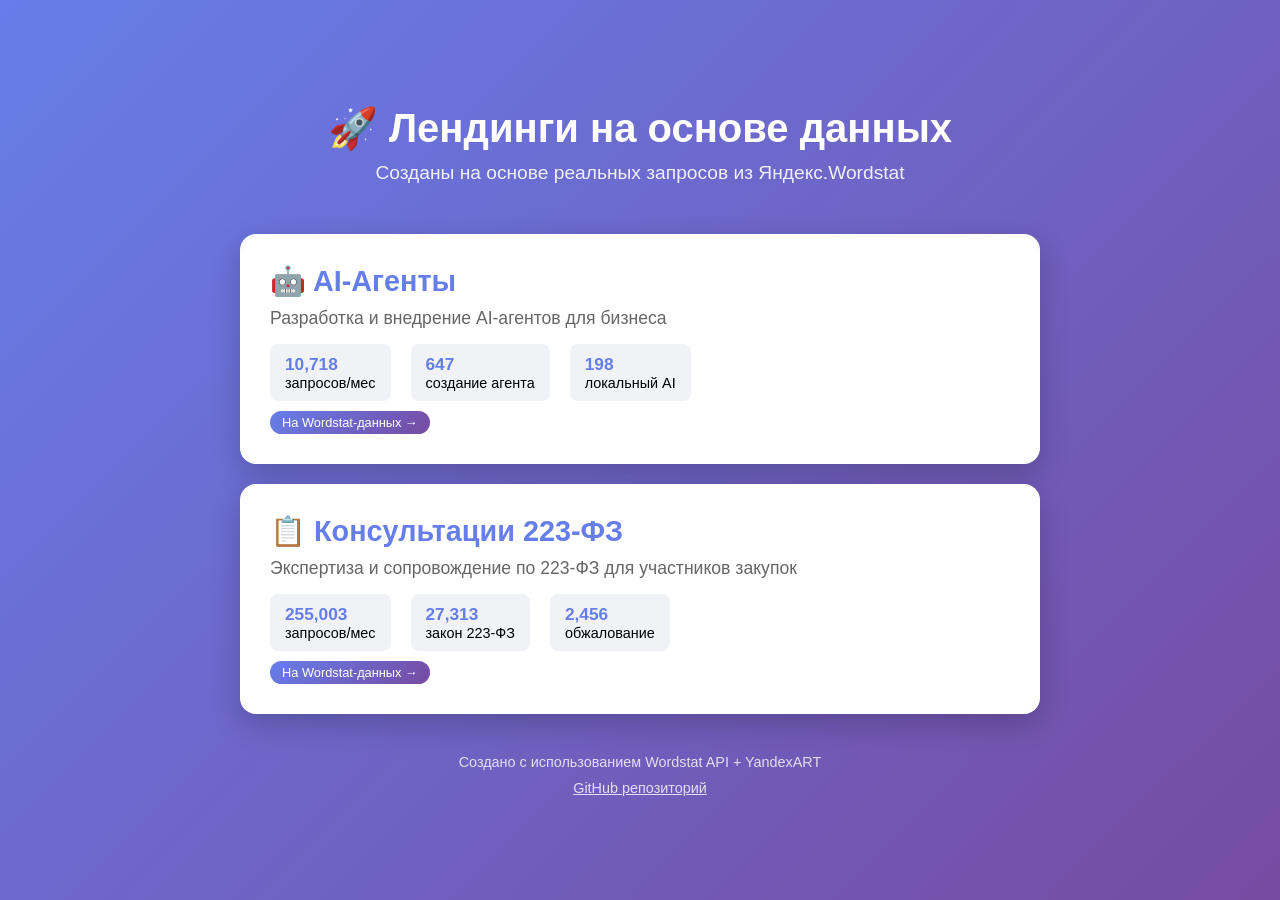
==== index.html @ 4166b8ea "Add landing index page" ====
<!DOCTYPE html>
<html lang="ru">
<head>
    <meta charset="UTF-8">
    <meta name="viewport" content="width=device-width, initial-scale=1.0">
    <title>Лендинги на основе Wordstat | VZM</title>
    <style>
        * {
            margin: 0;
            padding: 0;
            box-sizing: border-box;
        }

        body {
            font-family: -apple-system, BlinkMacSystemFont, 'Segoe UI', Roboto, Oxygen, Ubuntu, Cantarell, sans-serif;
            background: linear-gradient(135deg, #667eea 0%, #764ba2 100%);
            min-height: 100vh;
            display: flex;
            align-items: center;
            justify-content: center;
            padding: 20px;
        }

        .container {
            max-width: 800px;
            width: 100%;
        }

        .header {
            text-align: center;
            color: white;
            margin-bottom: 50px;
        }

        .header h1 {
            font-size: 2.5em;
            margin-bottom: 10px;
            font-weight: 700;
        }

        .header p {
            font-size: 1.2em;
            opacity: 0.9;
        }

        .landing-card {
            background: white;
            border-radius: 16px;
            padding: 30px;
            margin-bottom: 20px;
            box-shadow: 0 10px 30px rgba(0, 0, 0, 0.2);
            transition: transform 0.3s ease, box-shadow 0.3s ease;
            text-decoration: none;
            color: inherit;
            display: block;
        }

        .landing-card:hover {
            transform: translateY(-5px);
            box-shadow: 0 15px 40px rgba(0, 0, 0, 0.3);
        }

        .landing-card h2 {
            color: #667eea;
            margin-bottom: 10px;
            font-size: 1.8em;
        }

        .landing-card .subtitle {
            color: #666;
            margin-bottom: 15px;
            font-size: 1.1em;
        }

        .stats {
            display: flex;
            gap: 20px;
            flex-wrap: wrap;
            margin-top: 15px;
        }

        .stat-item {
            background: #f0f2f5;
            padding: 10px 15px;
            border-radius: 8px;
            font-size: 0.9em;
        }

        .stat-item strong {
            color: #667eea;
            display: block;
            font-size: 1.2em;
        }

        .badge {
            display: inline-block;
            background: linear-gradient(135deg, #667eea, #764ba2);
            color: white;
            padding: 4px 12px;
            border-radius: 20px;
            font-size: 0.8em;
            margin-top: 10px;
        }

        .footer {
            text-align: center;
            color: white;
            margin-top: 40px;
            opacity: 0.8;
            font-size: 0.9em;
        }

        @media (max-width: 768px) {
            .header h1 {
                font-size: 2em;
            }

            .landing-card h2 {
                font-size: 1.5em;
            }

            .stats {
                flex-direction: column;
            }
        }
    </style>
</head>
<body>
    <div class="container">
        <div class="header">
            <h1>🚀 Лендинги на основе данных</h1>
            <p>Созданы на основе реальных запросов из Яндекс.Wordstat</p>
        </div>

        <a href="ai-agents/" class="landing-card">
            <h2>🤖 AI-Агенты</h2>
            <p class="subtitle">Разработка и внедрение AI-агентов для бизнеса</p>
            <div class="stats">
                <div class="stat-item">
                    <strong>10,718</strong>
                    запросов/мес
                </div>
                <div class="stat-item">
                    <strong>647</strong>
                    создание агента
                </div>
                <div class="stat-item">
                    <strong>198</strong>
                    локальный AI
                </div>
            </div>
            <span class="badge">На Wordstat-данных →</span>
        </a>

        <a href="consulting-223fz/" class="landing-card">
            <h2>📋 Консультации 223-ФЗ</h2>
            <p class="subtitle">Экспертиза и сопровождение по 223-ФЗ для участников закупок</p>
            <div class="stats">
                <div class="stat-item">
                    <strong>255,003</strong>
                    запросов/мес
                </div>
                <div class="stat-item">
                    <strong>27,313</strong>
                    закон 223-ФЗ
                </div>
                <div class="stat-item">
                    <strong>2,456</strong>
                    обжалование
                </div>
            </div>
            <span class="badge">На Wordstat-данных →</span>
        </a>

        <div class="footer">
            <p>Создано с использованием Wordstat API + YandexART</p>
            <p style="margin-top: 10px;">
                <a href="https://github.com/muzalexei/vzm-landings" 
                   style="color: white; text-decoration: underline;" 
                   target="_blank">
                    GitHub репозиторий
                </a>
            </p>
        </div>
    </div>
</body>
</html>
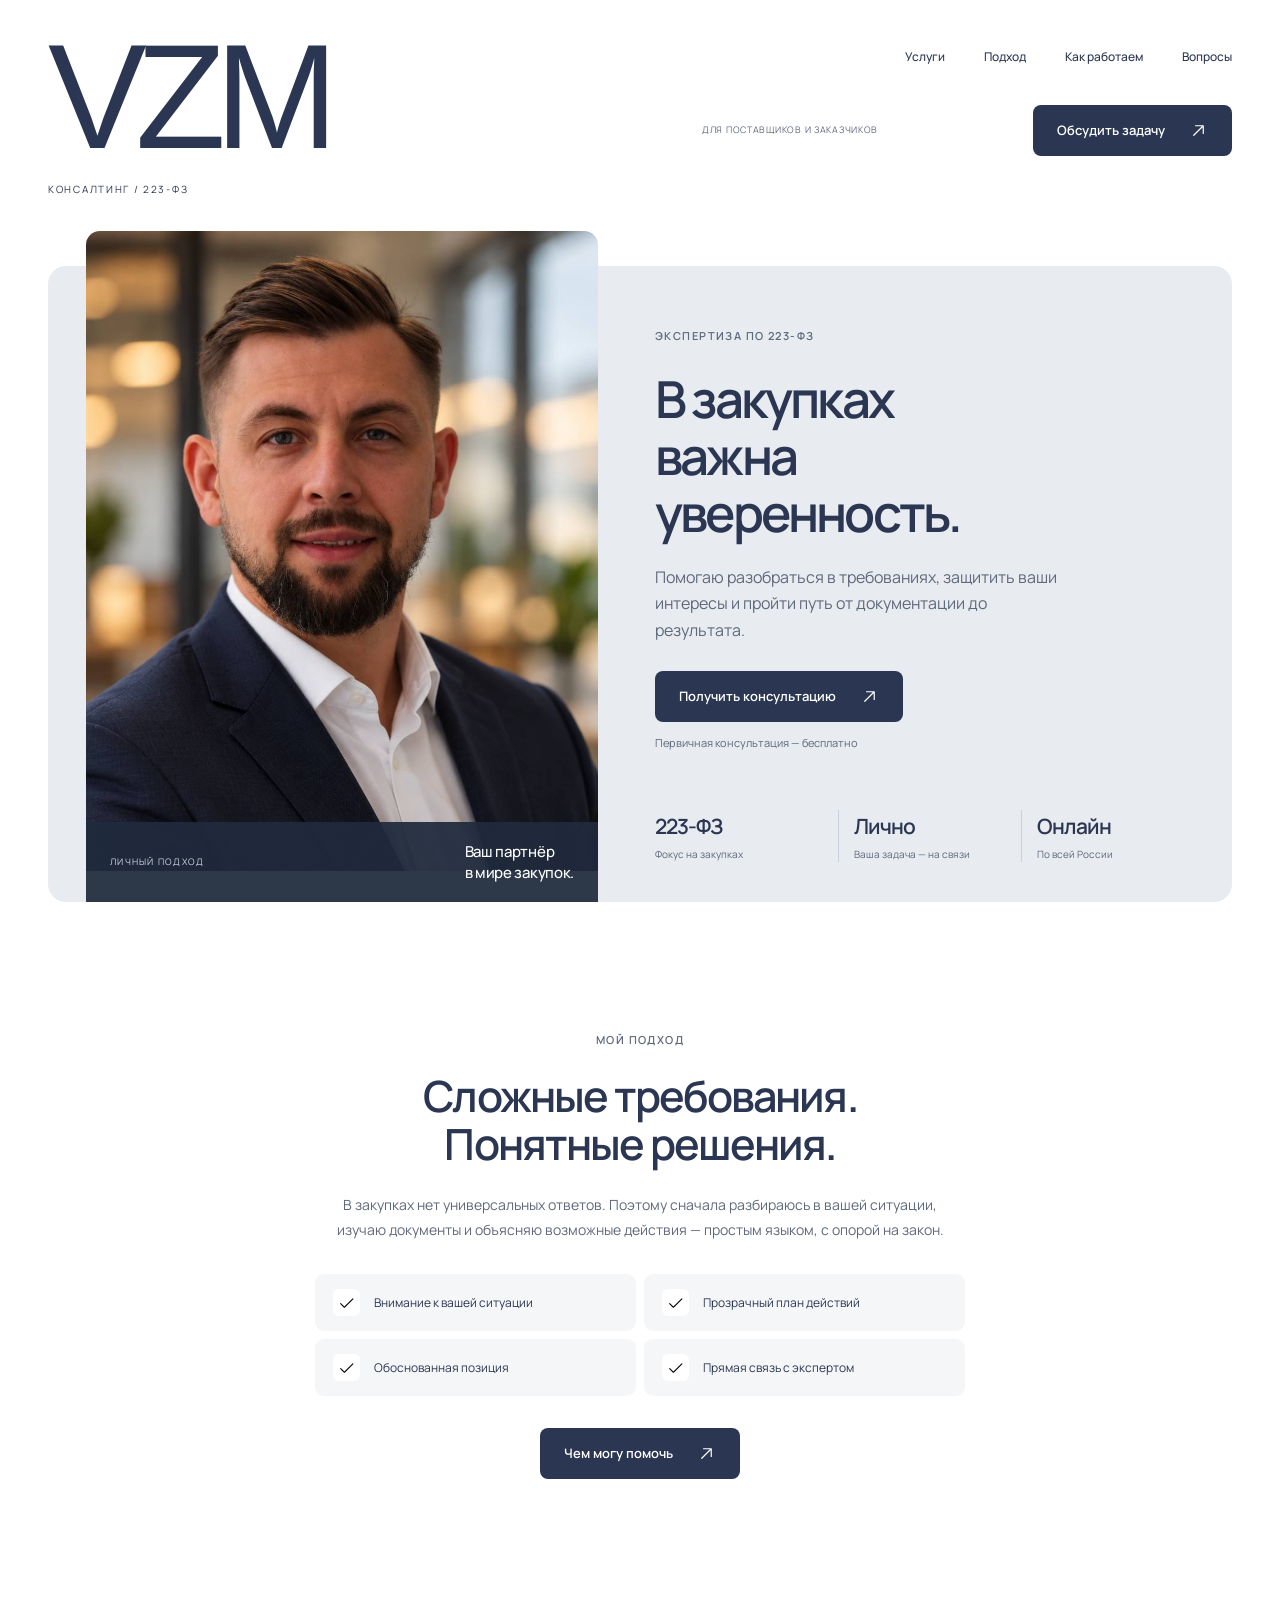
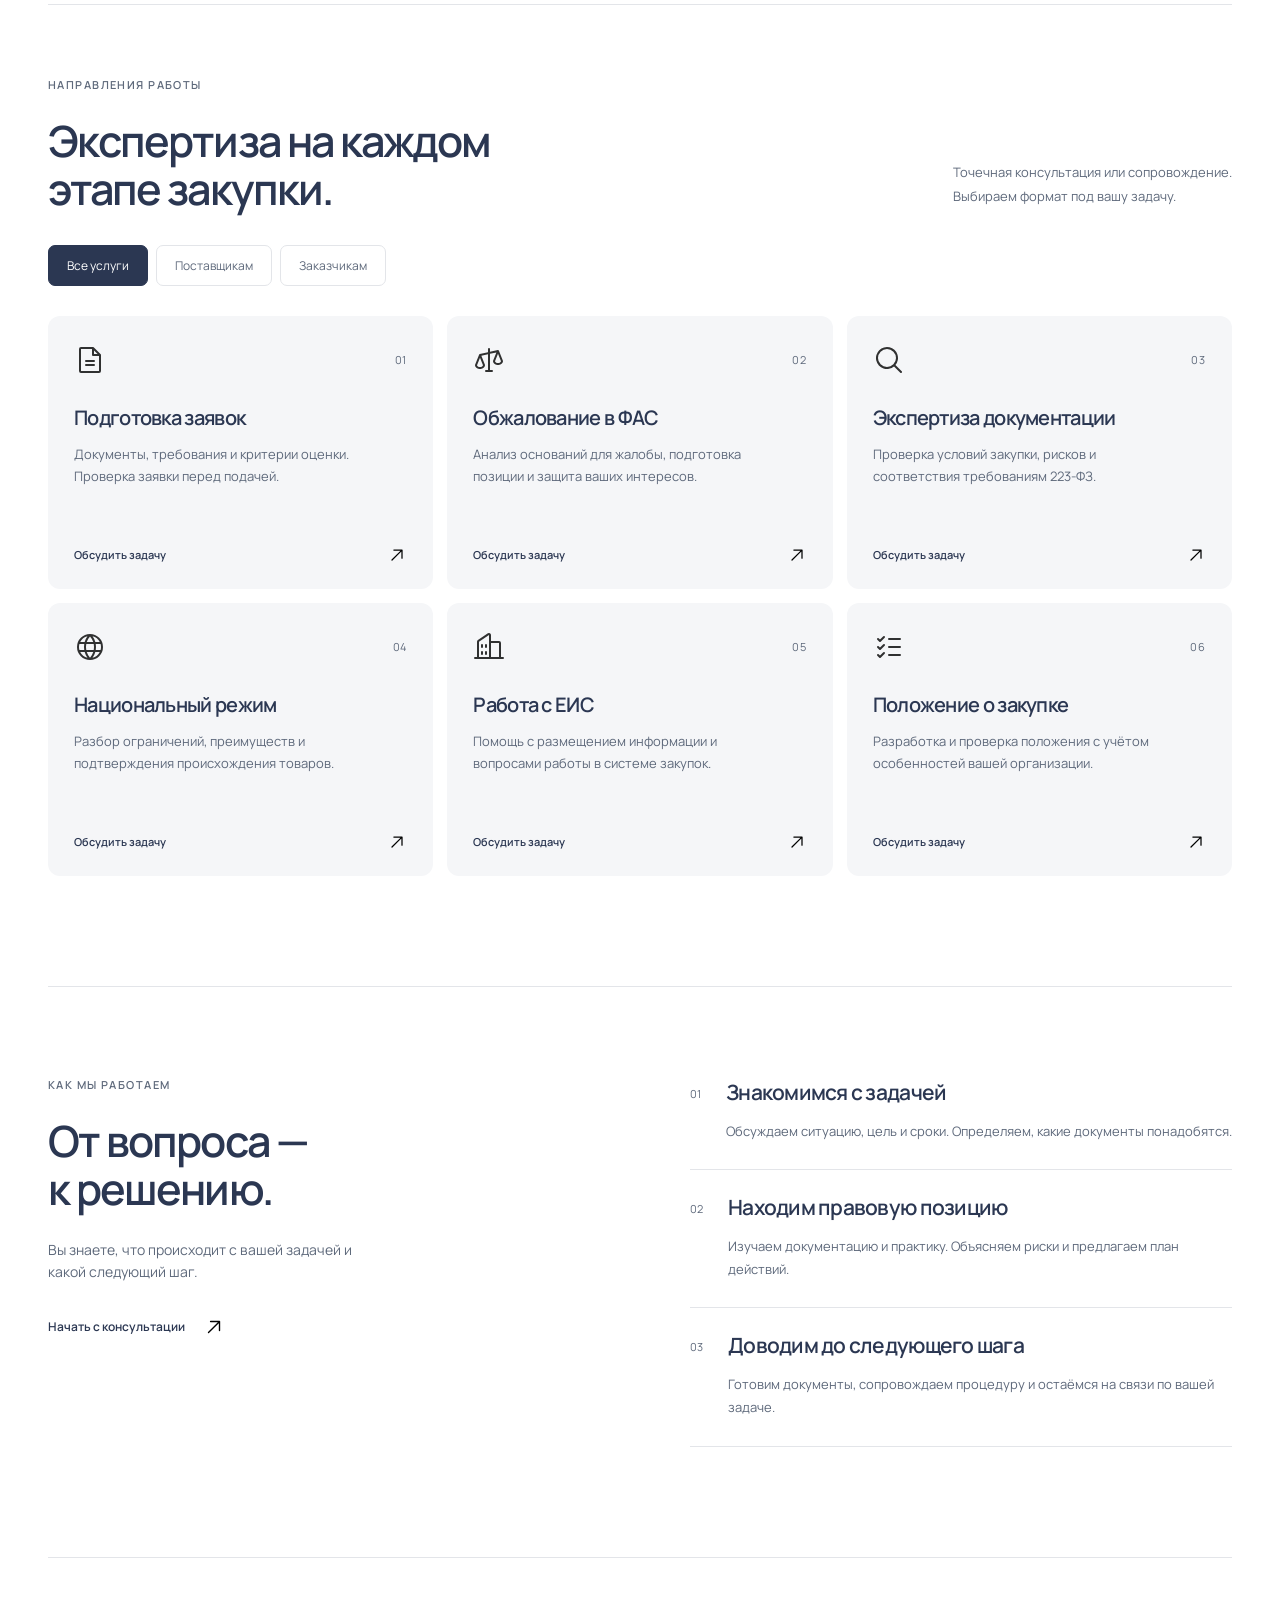
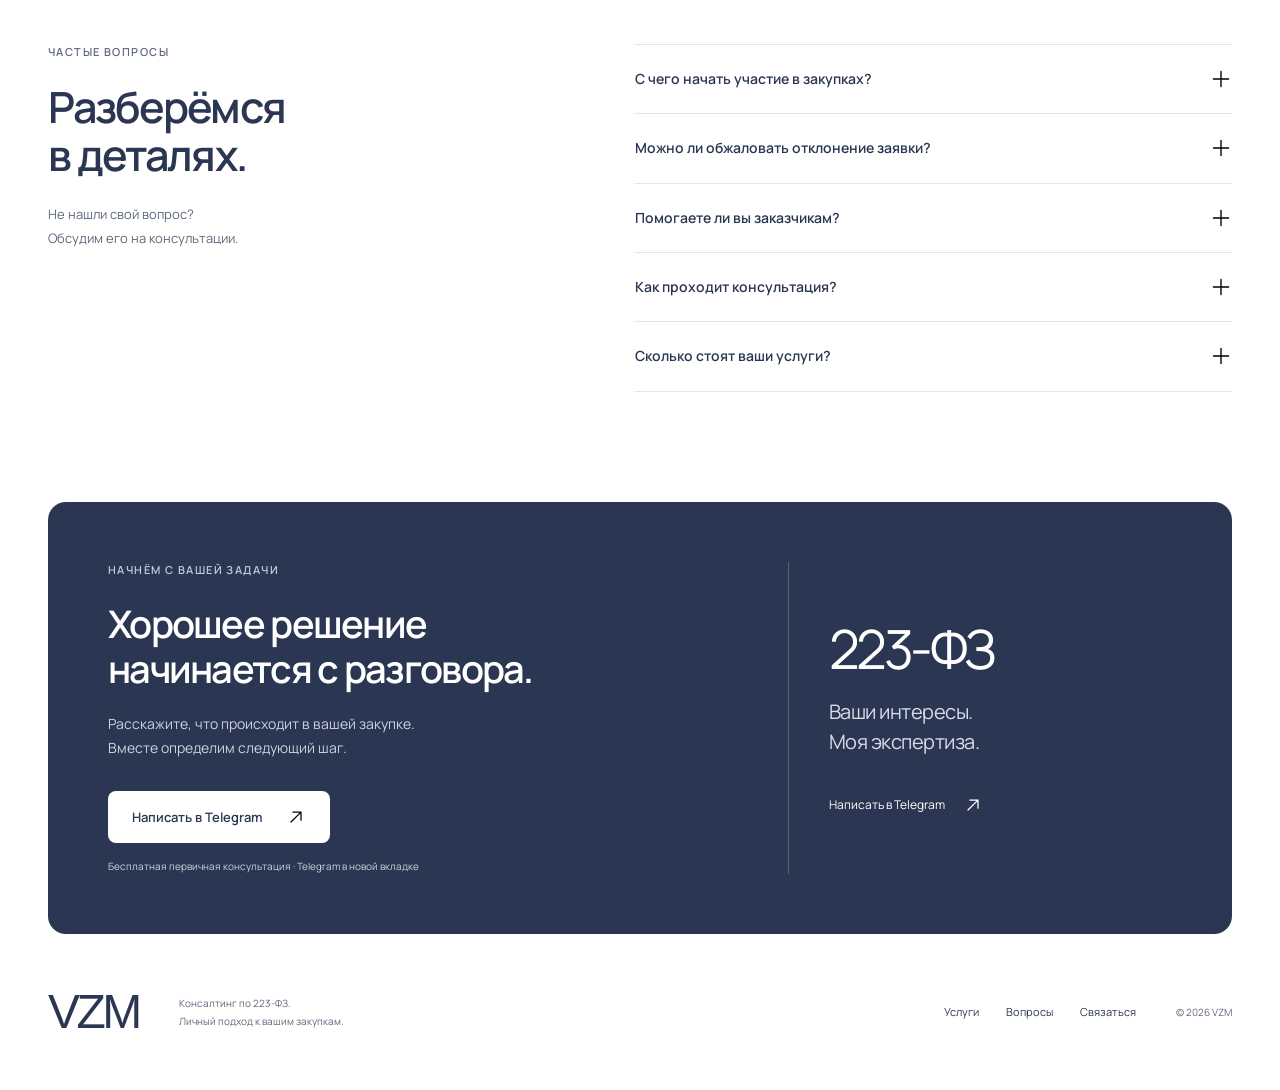
==== commit 37a5a388: "Serve consulting site at the shortest GitHub Pages account URL" ====
--- a/index.html
+++ b/index.html
@@ -1,187 +1,671 @@
-<!DOCTYPE html>
+<!doctype html>
 <html lang="ru">
-<head>
-    <meta charset="UTF-8">
-    <meta name="viewport" content="width=device-width, initial-scale=1.0">
-    <title>Лендинги на основе Wordstat | VZM</title>
-    <style>
-        * {
-            margin: 0;
-            padding: 0;
-            box-sizing: border-box;
+  <head>
+    <meta charset="UTF-8" />
+    <meta name="viewport" content="width=device-width, initial-scale=1.0" />
+
+    <!-- SEO Meta Tags -->
+    <title>Консультации по 223-ФЗ | Экспертиза для участников закупок</title>
+    <meta
+      name="description"
+      content="Консультации и экспертиза по 223-ФЗ. Помогаем участникам закупок: подготовка заявок, обжалование, нацрежим, ЕИС. Бесплатная первичная консультация."
+    />
+    <meta
+      name="keywords"
+      content="223 фз, 223-ФЗ о закупках, участии в закупках, консультация 223 фз, экспертиза 223 фз, положение о закупке, жалоба 223 фз, нацрежим, ЕИС"
+    />
+    <meta name="author" content="Консалтинг 223-ФЗ" />
+    <meta name="robots" content="index, follow" />
+    <link
+      rel="canonical"
+      href="https://muzalexei.github.io/"
+    />
+
+    <!-- Open Graph / Facebook -->
+    <meta property="og:type" content="website" />
+    <meta
+      property="og:url"
+      content="https://muzalexei.github.io/"
+    />
+    <meta
+      property="og:title"
+      content="Консультации по 223-ФЗ | Экспертиза для участников закупок"
+    />
+    <meta
+      property="og:description"
+      content="Помогаем участникам закупок побеждать: подготовка, обжалование, экспертиза, нацрежим. Бесплатная консультация."
+    />
+    <meta
+      property="og:image"
+      content="https://muzalexei.github.io/consulting-223fz/assets/alexey-portrait.jpg"
+    />
+    <meta property="og:locale" content="ru_RU" />
+
+    <!-- Twitter -->
+    <meta name="twitter:card" content="summary_large_image" />
+    <meta
+      name="twitter:url"
+      content="https://muzalexei.github.io/"
+    />
+    <meta name="twitter:title" content="Консультации по 223-ФЗ | Экспертиза" />
+    <meta
+      name="twitter:description"
+      content="Помогаем участникам закупок побеждать по 223-ФЗ"
+    />
+
+    <link
+      rel="preload"
+      href="consulting-223fz/assets/manrope.ttf"
+      as="font"
+      type="font/ttf"
+      crossorigin
+    />
+    <link rel="stylesheet" href="consulting-223fz/style.css" />
+
+    <!-- Structured Data (JSON-LD) -->
+    <script type="application/ld+json">
+      {
+        "@context": "https://schema.org",
+        "@type": "ProfessionalService",
+        "name": "Консультации по 223-ФЗ",
+        "description": "Экспертиза и консультации для участников закупок по 223-ФЗ",
+        "url": "https://muzalexei.github.io/",
+        "areaServed": "Россия",
+        "serviceType": [
+          "Консультации по закупкам",
+          "Экспертиза 223-ФЗ",
+          "Подготовка заявок"
+        ],
+        "offers": {
+          "@type": "Offer",
+          "price": "0",
+          "priceCurrency": "RUB",
+          "description": "Первичная консультация бесплатно"
+        },
+        "contactPoint": {
+          "@type": "ContactPoint",
+          "contactType": "customer service",
+          "availableLanguage": "Russian"
         }
+      }
+    </script>
+  </head>
 
-        body {
-            font-family: -apple-system, BlinkMacSystemFont, 'Segoe UI', Roboto, Oxygen, Ubuntu, Cantarell, sans-serif;
-            background: linear-gradient(135deg, #667eea 0%, #764ba2 100%);
-            min-height: 100vh;
-            display: flex;
-            align-items: center;
-            justify-content: center;
-            padding: 20px;
+  <body>
+    <!-- Yandex.Metrika counter -->
+    <script type="text/javascript">
+      (function (m, e, t, r, i, k, a) {
+        m[i] =
+          m[i] ||
+          function () {
+            (m[i].a = m[i].a || []).push(arguments);
+          };
+        m[i].l = 1 * new Date();
+        for (var j = 0; j < document.scripts.length; j++) {
+          if (document.scripts[j].src === r) {
+            return;
+          }
         }
+        ((k = e.createElement(t)),
+          (a = e.getElementsByTagName(t)[0]),
+          (k.async = 1),
+          (k.src = r),
+          a.parentNode.insertBefore(k, a));
+      })(
+        window,
+        document,
+        "script",
+        "https://mc.yandex.ru/metrika/tag.js?id=108398747",
+        "ym",
+      );
 
-        .container {
-            max-width: 800px;
-            width: 100%;
-        }
-
-        .header {
-            text-align: center;
-            color: white;
-            margin-bottom: 50px;
-        }
-
-        .header h1 {
-            font-size: 2.5em;
-            margin-bottom: 10px;
-            font-weight: 700;
-        }
-
-        .header p {
-            font-size: 1.2em;
-            opacity: 0.9;
-        }
-
-        .landing-card {
-            background: white;
-            border-radius: 16px;
-            padding: 30px;
-            margin-bottom: 20px;
-            box-shadow: 0 10px 30px rgba(0, 0, 0, 0.2);
-            transition: transform 0.3s ease, box-shadow 0.3s ease;
-            text-decoration: none;
-            color: inherit;
-            display: block;
-        }
-
-        .landing-card:hover {
-            transform: translateY(-5px);
-            box-shadow: 0 15px 40px rgba(0, 0, 0, 0.3);
-        }
-
-        .landing-card h2 {
-            color: #667eea;
-            margin-bottom: 10px;
-            font-size: 1.8em;
-        }
-
-        .landing-card .subtitle {
-            color: #666;
-            margin-bottom: 15px;
-            font-size: 1.1em;
-        }
-
-        .stats {
-            display: flex;
-            gap: 20px;
-            flex-wrap: wrap;
-            margin-top: 15px;
-        }
-
-        .stat-item {
-            background: #f0f2f5;
-            padding: 10px 15px;
-            border-radius: 8px;
-            font-size: 0.9em;
-        }
-
-        .stat-item strong {
-            color: #667eea;
-            display: block;
-            font-size: 1.2em;
-        }
-
-        .badge {
-            display: inline-block;
-            background: linear-gradient(135deg, #667eea, #764ba2);
-            color: white;
-            padding: 4px 12px;
-            border-radius: 20px;
-            font-size: 0.8em;
-            margin-top: 10px;
-        }
-
-        .footer {
-            text-align: center;
-            color: white;
-            margin-top: 40px;
-            opacity: 0.8;
-            font-size: 0.9em;
-        }
-
-        @media (max-width: 768px) {
-            .header h1 {
-                font-size: 2em;
-            }
-
-            .landing-card h2 {
-                font-size: 1.5em;
-            }
-
-            .stats {
-                flex-direction: column;
-            }
-        }
-    </style>
-</head>
-<body>
-    <div class="container">
-        <div class="header">
-            <h1>🚀 Лендинги на основе данных</h1>
-            <p>Созданы на основе реальных запросов из Яндекс.Wordstat</p>
-        </div>
-
-        <a href="ai-agents/" class="landing-card">
-            <h2>🤖 AI-Агенты</h2>
-            <p class="subtitle">Разработка и внедрение AI-агентов для бизнеса</p>
-            <div class="stats">
-                <div class="stat-item">
-                    <strong>10,718</strong>
-                    запросов/мес
-                </div>
-                <div class="stat-item">
-                    <strong>647</strong>
-                    создание агента
-                </div>
-                <div class="stat-item">
-                    <strong>198</strong>
-                    локальный AI
-                </div>
-            </div>
-            <span class="badge">На Wordstat-данных →</span>
-        </a>
-
-        <a href="consulting-223fz/" class="landing-card">
-            <h2>📋 Консультации 223-ФЗ</h2>
-            <p class="subtitle">Экспертиза и сопровождение по 223-ФЗ для участников закупок</p>
-            <div class="stats">
-                <div class="stat-item">
-                    <strong>255,003</strong>
-                    запросов/мес
-                </div>
-                <div class="stat-item">
-                    <strong>27,313</strong>
-                    закон 223-ФЗ
-                </div>
-                <div class="stat-item">
-                    <strong>2,456</strong>
-                    обжалование
-                </div>
-            </div>
-            <span class="badge">На Wordstat-данных →</span>
-        </a>
-
-        <div class="footer">
-            <p>Создано с использованием Wordstat API + YandexART</p>
-            <p style="margin-top: 10px;">
-                <a href="https://github.com/muzalexei/vzm-landings" 
-                   style="color: white; text-decoration: underline;" 
-                   target="_blank">
-                    GitHub репозиторий
-                </a>
-            </p>
-        </div>
-    </div>
-</body>
+      ym(108398747, "init", {
+        ssr: true,
+        webvisor: true,
+        clickmap: true,
+        ecommerce: "dataLayer",
+        referrer: document.referrer,
+        url: location.href,
+        accurateTrackBounce: true,
+        trackLinks: true,
+      });
+    </script>
+    <noscript
+      ><div>
+        <img
+          src="https://mc.yandex.ru/watch/108398747"
+          style="position: absolute; left: -9999px"
+          alt=""
+        /></div
+    ></noscript>
+    <!-- /Yandex.Metrika counter -->
+    <a class="skip-link" href="#main">Перейти к содержимому</a>
+    <header class="masthead container" id="top">
+      <a class="brand" href="#top" aria-label="VZM — консалтинг по 223-ФЗ"
+        >VZM<span>КОНСАЛТИНГ / 223-ФЗ</span></a
+      >
+      <div class="nav-area">
+        <button
+          class="menu-toggle"
+          type="button"
+          aria-controls="navigation"
+          aria-expanded="false"
+        >
+          Меню <img src="consulting-223fz/assets/icons/list.svg" alt="" width="20" height="20" />
+        </button>
+        <nav id="navigation" aria-label="Основная навигация">
+          <a href="#services">Услуги</a><a href="#about">Подход</a
+          ><a href="#cases">Как работаем</a><a href="#faq">Вопросы</a>
+        </nav>
+        <div class="nav-bottom">
+          <span class="nav-note">ДЛЯ ПОСТАВЩИКОВ И ЗАКАЗЧИКОВ</span
+          ><a class="button button-dark" href="#contact" data-cta
+            >Обсудить задачу
+            <img
+              class="light-icon"
+              src="consulting-223fz/assets/icons/arrow-up-right.svg"
+              alt=""
+              width="19"
+              height="19"
+          /></a>
+        </div>
+      </div>
+    </header>
+    <main id="main">
+      <section class="hero container" aria-labelledby="hero-title">
+        <div class="hero-panel">
+          <div class="hero-portrait">
+            <img
+              src="consulting-223fz/assets/alexey-portrait.jpg"
+              width="853"
+              height="1280"
+              alt="Ваш консультант по закупкам 223-ФЗ"
+              fetchpriority="high"
+            />
+            <div class="portrait-caption">
+              <span>ЛИЧНЫЙ ПОДХОД</span
+              ><strong>Ваш партнёр<br />в мире закупок.</strong>
+            </div>
+          </div>
+          <div class="hero-copy">
+            <p class="eyebrow">ЭКСПЕРТИЗА ПО 223-ФЗ</p>
+            <h1 id="hero-title">
+              В закупках<br />важна <span>уверенность.</span>
+            </h1>
+            <p class="hero-description">
+              Помогаю разобраться в требованиях, защитить ваши интересы и пройти
+              путь от документации до результата.
+            </p>
+            <a class="button button-dark" href="#contact" data-cta
+              >Получить консультацию
+              <img
+                class="light-icon"
+                src="consulting-223fz/assets/icons/arrow-up-right.svg"
+                alt=""
+                width="19"
+                height="19"
+            /></a>
+            <p class="hero-note">Первичная консультация — бесплатно</p>
+            <div class="hero-facts">
+              <div><strong>223-ФЗ</strong><span>Фокус на закупках</span></div>
+              <div>
+                <strong>Лично</strong><span>Ваша задача — на связи</span>
+              </div>
+              <div><strong>Онлайн</strong><span>По всей России</span></div>
+            </div>
+          </div>
+        </div>
+      </section>
+      <section
+        id="about"
+        class="about section container"
+        aria-labelledby="about-title"
+      >
+        <p class="eyebrow">МОЙ ПОДХОД</p>
+        <h2 id="about-title">
+          Сложные требования.<br /><span>Понятные решения.</span>
+        </h2>
+        <p class="section-description">
+          В закупках нет универсальных ответов. Поэтому сначала разбираюсь в
+          вашей ситуации, изучаю документы и объясняю возможные действия —
+          простым языком, с опорой на закон.
+        </p>
+        <div class="benefits">
+          <div>
+            <img
+              src="consulting-223fz/assets/icons/check.svg"
+              alt=""
+              width="24"
+              height="24"
+            />Внимание к вашей ситуации
+          </div>
+          <div>
+            <img
+              src="consulting-223fz/assets/icons/check.svg"
+              alt=""
+              width="24"
+              height="24"
+            />Прозрачный план действий
+          </div>
+          <div>
+            <img
+              src="consulting-223fz/assets/icons/check.svg"
+              alt=""
+              width="24"
+              height="24"
+            />Обоснованная позиция
+          </div>
+          <div>
+            <img
+              src="consulting-223fz/assets/icons/check.svg"
+              alt=""
+              width="24"
+              height="24"
+            />Прямая связь с экспертом
+          </div>
+        </div>
+        <a class="button button-dark" href="#services" data-cta
+          >Чем могу помочь
+          <img
+            class="light-icon"
+            src="consulting-223fz/assets/icons/arrow-up-right.svg"
+            alt=""
+            width="19"
+            height="19"
+        /></a>
+      </section>
+      <section
+        id="services"
+        class="services section container"
+        aria-labelledby="services-title"
+      >
+        <div class="section-heading">
+          <div>
+            <p class="eyebrow">НАПРАВЛЕНИЯ РАБОТЫ</p>
+            <h2 id="services-title">
+              Экспертиза на каждом<br />этапе закупки.
+            </h2>
+          </div>
+          <p>
+            Точечная консультация или сопровождение.<br />Выбираем формат под
+            вашу задачу.
+          </p>
+        </div>
+        <div
+          class="filters"
+          role="group"
+          aria-label="Услуги для разных участников"
+        >
+          <button type="button" data-filter="all" aria-pressed="true">
+            Все услуги</button
+          ><button type="button" data-filter="supplier" aria-pressed="false">
+            Поставщикам</button
+          ><button type="button" data-filter="customer" aria-pressed="false">
+            Заказчикам
+          </button>
+        </div>
+        <div class="services-grid">
+          <a
+            class="service-card"
+            href="#contact"
+            data-audience="supplier"
+            data-cta
+            ><div class="service-top">
+              <img
+                src="consulting-223fz/assets/icons/file-text.svg"
+                alt=""
+                width="32"
+                height="32"
+              /><span>01</span>
+            </div>
+            <h3>Подготовка заявок</h3>
+            <p>
+              Документы, требования и критерии оценки. Проверка заявки перед
+              подачей.
+            </p>
+            <span class="service-link"
+              >Обсудить задачу
+              <img
+                src="consulting-223fz/assets/icons/arrow-up-right.svg"
+                alt=""
+                width="20"
+                height="20" /></span
+          ></a>
+          <a
+            class="service-card"
+            href="#contact"
+            data-audience="supplier"
+            data-cta
+            ><div class="service-top">
+              <img
+                src="consulting-223fz/assets/icons/scales.svg"
+                alt=""
+                width="32"
+                height="32"
+              /><span>02</span>
+            </div>
+            <h3>Обжалование в ФАС</h3>
+            <p>
+              Анализ оснований для жалобы, подготовка позиции и защита ваших
+              интересов.
+            </p>
+            <span class="service-link"
+              >Обсудить задачу
+              <img
+                src="consulting-223fz/assets/icons/arrow-up-right.svg"
+                alt=""
+                width="20"
+                height="20" /></span
+          ></a>
+          <a
+            class="service-card"
+            href="#contact"
+            data-audience="supplier customer"
+            data-cta
+            ><div class="service-top">
+              <img
+                src="consulting-223fz/assets/icons/magnifying-glass.svg"
+                alt=""
+                width="32"
+                height="32"
+              /><span>03</span>
+            </div>
+            <h3>Экспертиза документации</h3>
+            <p>
+              Проверка условий закупки, рисков и соответствия требованиям
+              223-ФЗ.
+            </p>
+            <span class="service-link"
+              >Обсудить задачу
+              <img
+                src="consulting-223fz/assets/icons/arrow-up-right.svg"
+                alt=""
+                width="20"
+                height="20" /></span
+          ></a>
+          <a
+            class="service-card"
+            href="#contact"
+            data-audience="supplier customer"
+            data-cta
+            ><div class="service-top">
+              <img
+                src="consulting-223fz/assets/icons/globe.svg"
+                alt=""
+                width="32"
+                height="32"
+              /><span>04</span>
+            </div>
+            <h3>Национальный режим</h3>
+            <p>
+              Разбор ограничений, преимуществ и подтверждения происхождения
+              товаров.
+            </p>
+            <span class="service-link"
+              >Обсудить задачу
+              <img
+                src="consulting-223fz/assets/icons/arrow-up-right.svg"
+                alt=""
+                width="20"
+                height="20" /></span
+          ></a>
+          <a
+            class="service-card"
+            href="#contact"
+            data-audience="customer"
+            data-cta
+            ><div class="service-top">
+              <img
+                src="consulting-223fz/assets/icons/buildings.svg"
+                alt=""
+                width="32"
+                height="32"
+              /><span>05</span>
+            </div>
+            <h3>Работа с ЕИС</h3>
+            <p>
+              Помощь с размещением информации и вопросами работы в системе
+              закупок.
+            </p>
+            <span class="service-link"
+              >Обсудить задачу
+              <img
+                src="consulting-223fz/assets/icons/arrow-up-right.svg"
+                alt=""
+                width="20"
+                height="20" /></span
+          ></a>
+          <a
+            class="service-card"
+            href="#contact"
+            data-audience="customer"
+            data-cta
+            ><div class="service-top">
+              <img
+                src="consulting-223fz/assets/icons/list-checks.svg"
+                alt=""
+                width="32"
+                height="32"
+              /><span>06</span>
+            </div>
+            <h3>Положение о закупке</h3>
+            <p>
+              Разработка и проверка положения с учётом особенностей вашей
+              организации.
+            </p>
+            <span class="service-link"
+              >Обсудить задачу
+              <img
+                src="consulting-223fz/assets/icons/arrow-up-right.svg"
+                alt=""
+                width="20"
+                height="20" /></span
+          ></a>
+        </div>
+        <p
+          class="visually-hidden"
+          id="filter-status"
+          role="status"
+          aria-live="polite"
+        ></p>
+      </section>
+      <section
+        id="cases"
+        class="process section container"
+        aria-labelledby="process-title"
+      >
+        <div class="process-intro">
+          <p class="eyebrow">КАК МЫ РАБОТАЕМ</p>
+          <h2 id="process-title">От вопроса —<br />к решению.</h2>
+          <p>
+            Вы знаете, что происходит с вашей задачей и какой следующий шаг.
+          </p>
+          <a class="text-link" href="#contact" data-cta
+            >Начать с консультации
+            <img
+              src="consulting-223fz/assets/icons/arrow-up-right.svg"
+              alt=""
+              width="22"
+              height="22"
+          /></a>
+        </div>
+        <ol class="steps">
+          <li>
+            <span>01</span>
+            <div>
+              <h3>Знакомимся с задачей</h3>
+              <p>
+                Обсуждаем ситуацию, цель и сроки. Определяем, какие документы
+                понадобятся.
+              </p>
+            </div>
+          </li>
+          <li>
+            <span>02</span>
+            <div>
+              <h3>Находим правовую позицию</h3>
+              <p>
+                Изучаем документацию и практику. Объясняем риски и предлагаем
+                план действий.
+              </p>
+            </div>
+          </li>
+          <li>
+            <span>03</span>
+            <div>
+              <h3>Доводим до следующего шага</h3>
+              <p>
+                Готовим документы, сопровождаем процедуру и остаёмся на связи по
+                вашей задаче.
+              </p>
+            </div>
+          </li>
+        </ol>
+      </section>
+      <section
+        id="faq"
+        class="faq section container"
+        aria-labelledby="faq-title"
+      >
+        <div class="faq-intro">
+          <p class="eyebrow">ЧАСТЫЕ ВОПРОСЫ</p>
+          <h2 id="faq-title">Разберёмся<br />в деталях.</h2>
+          <p>Не нашли свой вопрос?<br />Обсудим его на консультации.</p>
+        </div>
+        <div class="faq-items">
+          <details>
+            <summary>
+              С чего начать участие в закупках?<img
+                src="consulting-223fz/assets/icons/plus.svg"
+                alt=""
+                width="22"
+                height="22"
+              />
+            </summary>
+            <p>
+              Начните с изучения документации конкретной закупки: требований к
+              участникам, сроков, критериев оценки и порядка подачи заявки. На
+              консультации разберём ваш случай и необходимые документы.
+            </p>
+          </details>
+          <details>
+            <summary>
+              Можно ли обжаловать отклонение заявки?<img
+                src="consulting-223fz/assets/icons/plus.svg"
+                alt=""
+                width="22"
+                height="22"
+              />
+            </summary>
+            <p>
+              Возможность и порядок обжалования зависят от оснований отклонения
+              и стадии закупки. Для оценки нужны извещение, документация, ваша
+              заявка и протокол. Сроки проверяем отдельно по конкретной
+              ситуации.
+            </p>
+          </details>
+          <details>
+            <summary>
+              Помогаете ли вы заказчикам?<img
+                src="consulting-223fz/assets/icons/plus.svg"
+                alt=""
+                width="22"
+                height="22"
+              />
+            </summary>
+            <p>
+              Да. Можно обратиться за проверкой закупочной документации,
+              разработкой положения о закупке, разбором национального режима и
+              вопросами размещения информации в ЕИС.
+            </p>
+          </details>
+          <details>
+            <summary>
+              Как проходит консультация?<img
+                src="consulting-223fz/assets/icons/plus.svg"
+                alt=""
+                width="22"
+                height="22"
+              />
+            </summary>
+            <p>
+              Вы оставляете заявку и кратко описываете задачу. После этого
+              согласуем удобный формат общения и документы, которые нужно
+              изучить. Работать можно дистанционно.
+            </p>
+          </details>
+          <details>
+            <summary>
+              Сколько стоят ваши услуги?<img
+                src="consulting-223fz/assets/icons/plus.svg"
+                alt=""
+                width="22"
+                height="22"
+              />
+            </summary>
+            <p>
+              Первичная консультация — бесплатно. Стоимость дальнейшей работы
+              зависит от объёма документов, сложности и сроков. Формат и
+              стоимость согласуем до начала работы.
+            </p>
+          </details>
+        </div>
+      </section>
+      <section
+        id="contact"
+        class="contact container"
+        aria-labelledby="contact-title"
+      >
+        <div class="contact-copy">
+          <p class="eyebrow">НАЧНЁМ С ВАШЕЙ ЗАДАЧИ</p>
+          <h2 id="contact-title">
+            Хорошее решение<br />начинается с разговора.
+          </h2>
+          <p>
+            Расскажите, что происходит в вашей закупке.<br />Вместе определим
+            следующий шаг.
+          </p>
+          <a
+            href="https://t.me/thevzm"
+            target="_blank"
+            rel="noopener"
+            class="button button-white"
+            id="contactLink"
+            data-cta
+            >Написать в Telegram
+            <img
+              src="consulting-223fz/assets/icons/arrow-up-right.svg"
+              alt=""
+              width="20"
+              height="20" /></a
+          ><span class="contact-note"
+            >Бесплатная первичная консультация · Telegram в новой вкладке</span
+          >
+        </div>
+        <div class="contact-aside">
+          <span>223-ФЗ</span>
+          <p>Ваши интересы.<br />Моя экспертиза.</p>
+          <a href="https://t.me/thevzm" target="_blank" rel="noopener"
+            >Написать в Telegram
+            <img
+              class="light-icon"
+              src="consulting-223fz/assets/icons/arrow-up-right.svg"
+              alt=""
+              width="20"
+              height="20"
+          /></a>
+        </div>
+      </section>
+    </main>
+    <footer class="container footer">
+      <a href="#top" class="footer-brand" aria-label="VZM — наверх">VZM</a>
+      <p>Консалтинг по 223-ФЗ.<br />Личный подход к вашим закупкам.</p>
+      <div>
+        <a href="#services">Услуги</a><a href="#faq">Вопросы</a
+        ><a href="#contact">Связаться</a>
+      </div>
+      <span>© <span id="year">2026</span> VZM</span>
+    </footer>
+    <script src="consulting-223fz/script.js" defer></script>
+  </body>
 </html>
--- a/consulting-223fz/style.css
+++ b/consulting-223fz/style.css
@@ -0,0 +1,1236 @@
+@font-face {
+  font-family: Manrope;
+  src: url("assets/manrope.ttf") format("truetype");
+  font-style: normal;
+  font-weight: 500;
+  font-display: swap;
+}
+@font-face {
+  font-family: Manrope;
+  src: url("assets/manrope-400.ttf") format("truetype");
+  font-style: normal;
+  font-weight: 400;
+  font-display: swap;
+}
+@font-face {
+  font-family: Manrope;
+  src: url("assets/manrope-600.ttf") format("truetype");
+  font-style: normal;
+  font-weight: 600;
+  font-display: swap;
+}
+@font-face {
+  font-family: Manrope;
+  src: url("assets/manrope-700.ttf") format("truetype");
+  font-style: normal;
+  font-weight: 700 800;
+  font-display: swap;
+}
+:root {
+  --ink: #2b3752;
+  --muted: #5e697b;
+  --line: #e3e5e9;
+  --surface: #f5f6f8;
+  --hero: #e8ebf0;
+  --white: #fff;
+  --radius: 18px;
+}
+* {
+  box-sizing: border-box;
+}
+html {
+  scroll-behavior: smooth;
+  scroll-padding-top: 28px;
+}
+body {
+  margin: 0;
+  background: #fff;
+  color: var(--ink);
+  font-family: Manrope, Arial, sans-serif;
+  font-size: 16px;
+  line-height: 1.6;
+}
+a {
+  color: inherit;
+  text-decoration: none;
+}
+button {
+  font: inherit;
+  cursor: pointer;
+}
+img {
+  max-width: 100%;
+  display: block;
+}
+h1,
+h2,
+h3,
+p {
+  margin: 0;
+}
+h1,
+h2,
+h3 {
+  font-weight: 600;
+  line-height: 1.12;
+  letter-spacing: -0.045em;
+}
+h2 {
+  font-size: 43px;
+}
+h3 {
+  font-size: 21px;
+}
+a,
+button,
+summary {
+  -webkit-tap-highlight-color: transparent;
+}
+a:focus-visible,
+button:focus-visible,
+summary:focus-visible {
+  outline: 3px solid #486caf;
+  outline-offset: 6px;
+}
+button[hidden],
+[hidden] {
+  display: none !important;
+}
+.container {
+  width: calc(100% - 96px);
+  max-width: 1280px;
+  margin-inline: auto;
+}
+.section {
+  padding-block: 110px;
+}
+.eyebrow {
+  font-size: 11px;
+  line-height: 1.4;
+  letter-spacing: 0.13em;
+  font-weight: 600;
+  color: var(--muted);
+  margin-bottom: 24px;
+}
+.button {
+  display: inline-flex;
+  align-items: center;
+  justify-content: center;
+  gap: 24px;
+  min-height: 51px;
+  padding: 15px 23px;
+  border: 1px solid transparent;
+  border-radius: 8px;
+  font-size: 13px;
+  font-weight: 600;
+  line-height: 1.3;
+  transition:
+    background 0.2s,
+    transform 0.2s;
+}
+.button:hover {
+  transform: translateY(-2px);
+}
+.button-dark {
+  color: white;
+  background: var(--ink);
+}
+.button-dark:hover {
+  background: #1b2843;
+}
+.button-white {
+  background: white;
+  color: var(--ink);
+}
+.button-white:hover {
+  background: #edf0f5;
+}
+.light-icon {
+  filter: invert(1);
+}
+.skip-link {
+  position: absolute;
+  z-index: 30;
+  top: -100px;
+  left: 20px;
+  background: var(--ink);
+  color: white;
+  padding: 12px 20px;
+}
+.skip-link:focus {
+  top: 12px;
+}
+.visually-hidden {
+  position: absolute;
+  width: 1px;
+  height: 1px;
+  padding: 0;
+  margin: -1px;
+  overflow: hidden;
+  clip: rect(0, 0, 0, 0);
+  white-space: nowrap;
+  border: 0;
+}
+.masthead {
+  display: flex;
+  align-items: flex-start;
+  justify-content: space-between;
+  padding-top: 30px;
+  padding-bottom: 70px;
+  gap: 60px;
+}
+.brand {
+  font-family: Arial, sans-serif;
+  font-size: 148px;
+  font-weight: 400;
+  letter-spacing: -0.075em;
+  line-height: 0.9;
+  display: block;
+}
+.brand span {
+  font-family: Manrope, Arial, sans-serif;
+  font-size: 10px;
+  letter-spacing: 0.17em;
+  line-height: 1.4;
+  margin-top: 19px;
+  display: block;
+}
+.nav-area {
+  width: 530px;
+  padding-top: 13px;
+}
+nav {
+  display: flex;
+  gap: 39px;
+  justify-content: flex-end;
+}
+nav a {
+  font-size: 12px;
+  font-weight: 500;
+  color: var(--ink);
+  padding-block: 4px;
+}
+nav a:hover,
+.footer a:hover {
+  color: #5c79a9;
+}
+.nav-bottom {
+  margin-top: 35px;
+  display: flex;
+  align-items: center;
+  justify-content: space-between;
+  gap: 24px;
+}
+.nav-note {
+  font-size: 9px;
+  letter-spacing: 0.08em;
+  color: var(--muted);
+}
+.menu-toggle {
+  display: none;
+}
+.hero-panel {
+  background: var(--hero);
+  border-radius: var(--radius);
+  display: grid;
+  grid-template-columns: 1fr 1fr;
+  gap: 30px;
+  min-height: 575px;
+  position: relative;
+}
+.hero-portrait {
+  position: relative;
+  width: calc(100% - 65px);
+  margin-left: 38px;
+  margin-top: -35px;
+  align-self: stretch;
+}
+.hero-portrait > img {
+  width: 100%;
+  height: calc(100% + 0px);
+  max-height: 640px;
+  object-fit: cover;
+  object-position: center 22%;
+  border-radius: 14px 14px 0 0;
+}
+.portrait-caption {
+  position: absolute;
+  bottom: 0;
+  left: 0;
+  right: 0;
+  padding: 19px 24px;
+  background: rgba(32, 42, 61, 0.93);
+  color: #fff;
+  display: flex;
+  align-items: center;
+  justify-content: space-between;
+  gap: 20px;
+}
+.portrait-caption span {
+  font-size: 9px;
+  letter-spacing: 0.14em;
+  color: #d0d6e2;
+}
+.portrait-caption strong {
+  font-size: 15px;
+  font-weight: 500;
+  line-height: 1.4;
+  letter-spacing: -0.02em;
+}
+.hero-copy {
+  padding: 62px 44px 40px 0;
+}
+.hero-copy .eyebrow {
+  margin-bottom: 26px;
+}
+h1 {
+  font-size: 51px;
+  letter-spacing: -0.055em;
+  line-height: 1.12;
+}
+h1 span {
+  display: block;
+}
+.hero-description {
+  font-size: 16px;
+  line-height: 1.65;
+  color: #5e697b;
+  max-width: 410px;
+  margin-top: 23px;
+  margin-bottom: 28px;
+}
+.hero-note {
+  font-size: 11px;
+  color: var(--muted);
+  margin-top: 12px;
+}
+.hero-facts {
+  display: grid;
+  grid-template-columns: repeat(3, 1fr);
+  margin-top: 58px;
+  gap: 16px;
+}
+.hero-facts > div {
+  padding-left: 15px;
+  border-left: 1px solid #cad0dc;
+}
+.hero-facts > div:first-child {
+  padding-left: 0;
+  border-left: 0;
+}
+.hero-facts strong {
+  display: block;
+  font-size: 21px;
+  font-weight: 600;
+  letter-spacing: -0.05em;
+}
+.hero-facts span {
+  display: block;
+  font-size: 10px;
+  color: var(--muted);
+  margin-top: 3px;
+}
+.about {
+  text-align: center;
+  padding-top: 130px;
+  padding-bottom: 125px;
+}
+.about h2 span {
+  color: var(--ink);
+}
+.section-description {
+  max-width: 640px;
+  margin: 24px auto 0;
+  color: var(--muted);
+  font-size: 14px;
+  line-height: 1.8;
+}
+.benefits {
+  max-width: 650px;
+  margin: 32px auto;
+  display: grid;
+  grid-template-columns: 1fr 1fr;
+  gap: 8px;
+}
+.benefits > div {
+  display: flex;
+  align-items: center;
+  text-align: left;
+  gap: 14px;
+  background: var(--surface);
+  padding: 15px 18px;
+  border-radius: 9px;
+  font-size: 12px;
+}
+.benefits img {
+  padding: 5px;
+  background: white;
+  box-sizing: content-box;
+  border-radius: 6px;
+  width: 17px;
+  height: 17px;
+}
+.services {
+  border-top: 1px solid var(--line);
+  padding-top: 72px;
+}
+.section-heading {
+  display: flex;
+  justify-content: space-between;
+  align-items: flex-end;
+  gap: 40px;
+}
+.section-heading > p {
+  font-size: 13px;
+  color: var(--muted);
+  line-height: 1.8;
+  margin-bottom: 5px;
+}
+.filters {
+  display: flex;
+  gap: 8px;
+  margin-top: 32px;
+  margin-bottom: 30px;
+}
+.filters button {
+  padding: 10px 18px;
+  border: 1px solid var(--line);
+  color: var(--muted);
+  border-radius: 7px;
+  background: white;
+  font-size: 12px;
+  transition:
+    background 0.2s,
+    color 0.2s;
+}
+.filters button[aria-pressed="true"] {
+  background: var(--ink);
+  color: white;
+  border-color: var(--ink);
+}
+.filters button:hover {
+  border-color: var(--ink);
+}
+.services-grid {
+  display: grid;
+  grid-template-columns: repeat(3, 1fr);
+  gap: 14px;
+}
+.service-card {
+  background: var(--surface);
+  padding: 28px 26px 24px;
+  border-radius: 12px;
+  display: flex;
+  flex-direction: column;
+  min-height: 273px;
+  transition:
+    background 0.2s,
+    transform 0.2s;
+}
+.service-card:hover {
+  background: #e9edf3;
+  transform: translateY(-3px);
+}
+.service-top {
+  display: flex;
+  align-items: center;
+  justify-content: space-between;
+  margin-bottom: 31px;
+}
+.service-top img {
+  opacity: 0.8;
+}
+.service-top span {
+  font-size: 11px;
+  letter-spacing: 0.08em;
+  color: #5e697b;
+}
+.service-card h3 {
+  font-size: 20px;
+  letter-spacing: -0.035em;
+}
+.service-card p {
+  color: var(--muted);
+  font-size: 13px;
+  line-height: 1.7;
+  margin-top: 13px;
+  margin-bottom: 26px;
+  max-width: 310px;
+}
+.service-link {
+  font-size: 11px;
+  font-weight: 600;
+  display: flex;
+  align-items: center;
+  justify-content: space-between;
+  margin-top: auto;
+}
+.process {
+  display: grid;
+  grid-template-columns: 1fr 1fr;
+  gap: 100px;
+  border-top: 1px solid var(--line);
+  padding-top: 90px;
+}
+.process-intro > p:not(.eyebrow) {
+  font-size: 14px;
+  color: var(--muted);
+  max-width: 320px;
+  margin-top: 26px;
+}
+.text-link {
+  display: inline-flex;
+  align-items: center;
+  gap: 18px;
+  font-size: 12px;
+  font-weight: 600;
+  margin-top: 32px;
+}
+.text-link:hover {
+  text-decoration: underline;
+}
+.steps {
+  list-style: none;
+  margin: 0;
+  padding: 0;
+}
+.steps li {
+  display: flex;
+  gap: 25px;
+  border-bottom: 1px solid var(--line);
+  padding: 26px 0;
+}
+.steps li:first-child {
+  padding-top: 4px;
+}
+.steps li > span {
+  font-size: 11px;
+  color: var(--muted);
+  padding-top: 4px;
+}
+.steps h3 {
+  font-size: 21px;
+  letter-spacing: -0.035em;
+}
+.steps p {
+  font-size: 13px;
+  color: var(--muted);
+  margin-top: 15px;
+  line-height: 1.8;
+}
+.faq {
+  display: grid;
+  grid-template-columns: 1fr 1.2fr;
+  gap: 90px;
+  border-top: 1px solid var(--line);
+  padding-top: 86px;
+}
+.faq-intro > p:not(.eyebrow) {
+  margin-top: 24px;
+  color: var(--muted);
+  font-size: 13px;
+  line-height: 1.8;
+}
+.faq-items details {
+  border-bottom: 1px solid var(--line);
+}
+.faq-items details:first-child {
+  border-top: 1px solid var(--line);
+}
+.faq-items summary {
+  display: flex;
+  align-items: center;
+  justify-content: space-between;
+  gap: 28px;
+  list-style: none;
+  cursor: pointer;
+  padding: 23px 0;
+  font-size: 14px;
+  font-weight: 600;
+  line-height: 1.6;
+}
+.faq-items summary::-webkit-details-marker {
+  display: none;
+}
+.faq-items summary img {
+  flex-shrink: 0;
+  transition: transform 0.2s;
+}
+.faq-items details[open] summary img {
+  transform: rotate(45deg);
+}
+.faq-items details > p {
+  font-size: 13px;
+  line-height: 1.85;
+  color: var(--muted);
+  padding: 0 45px 25px 0;
+}
+.contact {
+  background: var(--ink);
+  color: white;
+  border-radius: var(--radius);
+  padding: 60px;
+  display: grid;
+  grid-template-columns: 1.6fr 1fr;
+  gap: 65px;
+}
+.contact .eyebrow {
+  color: #c0c9da;
+}
+.contact h2 {
+  font-size: 38px;
+  line-height: 1.17;
+}
+.contact-copy > p:not(.eyebrow) {
+  color: #cbd2df;
+  font-size: 14px;
+  margin-top: 22px;
+  margin-bottom: 30px;
+  line-height: 1.75;
+}
+.contact-note {
+  display: block;
+  color: #cbd2df;
+  font-size: 10px;
+  margin-top: 15px;
+}
+.contact-aside {
+  border-left: 1px solid #596379;
+  padding-left: 40px;
+  display: flex;
+  flex-direction: column;
+  justify-content: center;
+}
+.contact-aside > span {
+  font-size: 54px;
+  font-weight: 400;
+  letter-spacing: -0.065em;
+  line-height: 1;
+}
+.contact-aside > p {
+  font-size: 20px;
+  line-height: 1.5;
+  letter-spacing: -0.025em;
+  margin-top: 22px;
+  color: #d5dce8;
+}
+.contact-aside > a {
+  display: flex;
+  align-items: center;
+  gap: 18px;
+  font-size: 12px;
+  margin-top: 38px;
+}
+.contact-aside > a:hover {
+  text-decoration: underline;
+}
+.footer {
+  display: grid;
+  grid-template-columns: auto 1fr auto auto;
+  align-items: center;
+  gap: 40px;
+  padding-block: 54px;
+}
+.footer-brand {
+  font-size: 48px;
+  font-family: Arial, sans-serif;
+  letter-spacing: -0.075em;
+  line-height: 1;
+}
+.footer > p {
+  font-size: 10px;
+  color: var(--muted);
+  line-height: 1.8;
+}
+.footer > div {
+  display: flex;
+  gap: 27px;
+  font-size: 11px;
+}
+.footer > span {
+  color: var(--muted);
+  font-size: 10px;
+}
+@media (min-width: 1600px) {
+  .masthead {
+    padding-bottom: 85px;
+  }
+  .hero-panel {
+    min-height: 610px;
+  }
+  .hero-copy {
+    padding-top: 75px;
+  }
+  .hero-facts {
+    margin-top: 70px;
+  }
+  .hero-portrait > img {
+    max-height: 670px;
+  }
+  h1 {
+    font-size: 55px;
+  }
+}
+@media (max-width: 1100px) {
+  .container {
+    width: calc(100% - 64px);
+  }
+  .masthead {
+    gap: 40px;
+  }
+  .brand {
+    font-size: 120px;
+  }
+  .nav-area {
+    width: 450px;
+  }
+  nav {
+    gap: 25px;
+  }
+  .nav-note {
+    max-width: 120px;
+  }
+  .hero-panel {
+    gap: 24px;
+    min-height: 540px;
+  }
+  .hero-portrait {
+    margin-left: 24px;
+    width: calc(100% - 36px);
+  }
+  .hero-copy {
+    padding: 45px 26px 30px 0;
+  }
+  h1 {
+    font-size: 42px;
+  }
+  .hero-description {
+    font-size: 14px;
+  }
+  .hero-facts {
+    gap: 10px;
+    margin-top: 38px;
+  }
+  .hero-facts strong {
+    font-size: 18px;
+  }
+  .hero-facts span {
+    font-size: 9px;
+  }
+  .portrait-caption {
+    padding: 17px;
+  }
+  .portrait-caption span {
+    font-size: 8px;
+  }
+  .portrait-caption strong {
+    font-size: 12px;
+  }
+  .process,
+  .faq {
+    gap: 55px;
+  }
+  .contact {
+    gap: 40px;
+    padding: 45px;
+  }
+  .contact h2 {
+    font-size: 32px;
+  }
+}
+@media (max-width: 800px) {
+  .container {
+    width: calc(100% - 40px);
+  }
+  .masthead {
+    padding-top: 24px;
+    padding-bottom: 55px;
+    gap: 30px;
+  }
+  .brand {
+    font-size: 90px;
+  }
+  .brand span {
+    font-size: 8px;
+    margin-top: 12px;
+  }
+  .nav-area {
+    width: auto;
+    padding-top: 0;
+  }
+  nav {
+    gap: 17px;
+  }
+  nav a {
+    font-size: 10px;
+  }
+  .nav-note {
+    display: none;
+  }
+  .nav-bottom {
+    justify-content: flex-end;
+    margin-top: 22px;
+  }
+  .nav-bottom .button {
+    font-size: 11px;
+    min-height: 43px;
+    padding: 12px 17px;
+    gap: 15px;
+  }
+  .hero-panel {
+    min-height: 480px;
+    gap: 20px;
+  }
+  .hero-portrait {
+    margin-left: 18px;
+    width: calc(100% - 18px);
+    margin-top: -20px;
+  }
+  .hero-copy {
+    padding: 32px 22px 27px 0;
+  }
+  .hero-copy .eyebrow {
+    font-size: 9px;
+    margin-bottom: 20px;
+  }
+  h1 {
+    font-size: 33px;
+  }
+  .hero-description {
+    font-size: 12px;
+    margin: 18px 0 21px;
+  }
+  .hero-copy .button {
+    font-size: 11px;
+    padding: 14px 17px;
+    gap: 12px;
+  }
+  .hero-note {
+    font-size: 9px;
+  }
+  .hero-facts {
+    margin-top: 34px;
+    grid-template-columns: 1fr;
+    gap: 7px;
+  }
+  .hero-facts > div,
+  .hero-facts > div:first-child {
+    border-left: 0;
+    padding: 0;
+    display: flex;
+    align-items: baseline;
+    gap: 14px;
+  }
+  .hero-facts strong {
+    font-size: 14px;
+    min-width: 70px;
+  }
+  .hero-facts span {
+    font-size: 9px;
+  }
+  .portrait-caption {
+    display: block;
+  }
+  .portrait-caption strong {
+    display: block;
+    margin-top: 9px;
+  }
+  .portrait-caption strong br {
+    display: none;
+  }
+  .section {
+    padding-block: 75px;
+  }
+  h2 {
+    font-size: 35px;
+  }
+  .about {
+    padding-top: 90px;
+  }
+  .section-heading {
+    align-items: flex-start;
+    flex-direction: column;
+    gap: 20px;
+  }
+  .section-heading > p {
+    font-size: 12px;
+  }
+  .services-grid {
+    grid-template-columns: repeat(2, 1fr);
+  }
+  .service-card {
+    padding: 25px;
+    min-height: 265px;
+  }
+  .process,
+  .faq {
+    gap: 35px;
+    grid-template-columns: 1fr 1.3fr;
+  }
+  .steps h3 {
+    font-size: 18px;
+  }
+  .steps li {
+    gap: 18px;
+  }
+  .contact {
+    padding: 35px;
+    gap: 30px;
+    grid-template-columns: 1.6fr 1fr;
+  }
+  .contact h2 {
+    font-size: 27px;
+  }
+  .contact-copy > p:not(.eyebrow) {
+    font-size: 12px;
+  }
+  .contact-aside {
+    padding-left: 25px;
+  }
+  .contact-aside > span {
+    font-size: 39px;
+  }
+  .contact-aside > p {
+    font-size: 16px;
+  }
+  .contact-note {
+    font-size: 9px;
+    max-width: 250px;
+  }
+  .footer {
+    gap: 23px;
+    grid-template-columns: auto 1fr auto;
+  }
+  .footer > div {
+    gap: 20px;
+  }
+  .footer > span {
+    grid-column: 2;
+  }
+}
+@media (max-width: 600px) {
+  html {
+    scroll-padding-top: 20px;
+  }
+  .container {
+    width: calc(100% - 32px);
+  }
+  .masthead {
+    position: relative;
+    padding-top: 24px;
+    padding-bottom: 29px;
+    align-items: center;
+    gap: 20px;
+  }
+  .brand {
+    font-size: 76px;
+  }
+  .brand span {
+    font-size: 7px;
+    letter-spacing: 0.1em;
+    margin-top: 11px;
+  }
+  .nav-area {
+    padding: 0;
+  }
+  .menu-toggle {
+    display: flex;
+    gap: 8px;
+    align-items: center;
+    border: 1px solid var(--line);
+    border-radius: 7px;
+    background: white;
+    padding: 10px 12px;
+    font-size: 12px;
+    color: var(--ink);
+  }
+  nav {
+    position: absolute;
+    z-index: 10;
+    top: 118px;
+    left: 0;
+    right: 0;
+    display: none;
+    flex-direction: column;
+    gap: 0;
+    background: white;
+    border: 1px solid var(--line);
+    border-radius: 10px;
+    box-shadow: 0 12px 35px #23314a15;
+    padding: 12px;
+  }
+  nav.is-open {
+    display: flex;
+  }
+  nav a {
+    font-size: 14px;
+    padding: 13px 12px;
+  }
+  .nav-bottom {
+    display: none;
+  }
+  .hero-panel {
+    display: flex;
+    flex-direction: column;
+    gap: 0;
+    min-height: 0;
+    border-radius: 13px;
+  }
+  .hero-copy {
+    order: 0;
+    padding: 30px 25px 28px;
+  }
+  .hero-copy .eyebrow {
+    font-size: 9px;
+    margin-bottom: 20px;
+  }
+  h1 {
+    font-size: 39px;
+    line-height: 1.13;
+    letter-spacing: -0.055em;
+  }
+  .hero-description {
+    font-size: 13px;
+    line-height: 1.75;
+    margin: 20px 0 23px;
+    max-width: none;
+  }
+  .hero-copy .button {
+    min-height: 48px;
+    font-size: 12px;
+    padding: 15px 19px;
+    gap: 22px;
+  }
+  .hero-note {
+    font-size: 10px;
+  }
+  .hero-facts {
+    grid-template-columns: repeat(3, 1fr);
+    gap: 10px;
+    margin-top: 30px;
+  }
+  .hero-facts > div,
+  .hero-facts > div:first-child {
+    display: block;
+  }
+  .hero-facts > div:not(:first-child) {
+    border-left: 1px solid #cad0dc;
+    padding-left: 12px;
+  }
+  .hero-facts strong {
+    font-size: 17px;
+    min-width: 0;
+  }
+  .hero-facts span {
+    font-size: 8px;
+    line-height: 1.6;
+    margin-top: 5px;
+  }
+  .hero-portrait {
+    order: 1;
+    width: calc(100% - 36px);
+    margin: 0 18px;
+    height: 405px;
+    align-self: auto;
+  }
+  .hero-portrait > img {
+    height: 100%;
+    max-height: none;
+    object-fit: cover;
+    object-position: center 26%;
+    border-radius: 10px 10px 0 0;
+  }
+  .portrait-caption {
+    display: flex;
+    padding: 15px 17px;
+  }
+  .portrait-caption strong {
+    font-size: 12px;
+    margin: 0;
+  }
+  .portrait-caption strong br {
+    display: block;
+  }
+  .portrait-caption span {
+    font-size: 8px;
+  }
+  .section {
+    padding-block: 65px;
+  }
+  h2 {
+    font-size: 32px;
+    line-height: 1.16;
+  }
+  .eyebrow {
+    font-size: 9px;
+    margin-bottom: 20px;
+  }
+  .about {
+    padding-top: 68px;
+    padding-bottom: 65px;
+  }
+  .section-description {
+    font-size: 13px;
+    line-height: 1.85;
+    margin-top: 20px;
+  }
+  .benefits {
+    grid-template-columns: 1fr;
+    gap: 7px;
+    margin: 26px auto;
+  }
+  .benefits > div {
+    font-size: 12px;
+    padding: 13px 16px;
+  }
+  .about .button {
+    font-size: 12px;
+  }
+  .section-heading {
+    gap: 18px;
+  }
+  .section-heading h2 br {
+    display: none;
+  }
+  .filters {
+    gap: 6px;
+    margin-top: 25px;
+    margin-bottom: 23px;
+  }
+  .filters button {
+    font-size: 10px;
+    padding: 9px 11px;
+    flex: 1;
+  }
+  .services-grid {
+    grid-template-columns: 1fr;
+    gap: 10px;
+  }
+  .service-card {
+    padding: 23px 24px;
+    min-height: 235px;
+  }
+  .service-top {
+    margin-bottom: 24px;
+  }
+  .service-card h3 {
+    font-size: 21px;
+  }
+  .service-card p {
+    max-width: none;
+    font-size: 13px;
+    margin-bottom: 22px;
+  }
+  .service-link {
+    font-size: 11px;
+  }
+  .process,
+  .faq {
+    grid-template-columns: 1fr;
+    gap: 32px;
+  }
+  .process-intro > p:not(.eyebrow) {
+    font-size: 13px;
+    max-width: none;
+    margin-top: 20px;
+  }
+  .text-link {
+    margin-top: 22px;
+  }
+  .steps li {
+    padding: 24px 0;
+  }
+  .steps h3 {
+    font-size: 20px;
+  }
+  .steps p {
+    font-size: 13px;
+    margin-top: 12px;
+  }
+  .faq-intro > p:not(.eyebrow) {
+    margin-top: 18px;
+  }
+  .faq-items summary {
+    font-size: 13px;
+    padding: 20px 0;
+    gap: 15px;
+  }
+  .faq-items details > p {
+    padding-right: 14px;
+  }
+  .contact {
+    padding: 32px 25px;
+    grid-template-columns: 1fr;
+    gap: 35px;
+    border-radius: 13px;
+  }
+  .contact h2 {
+    font-size: 30px;
+  }
+  .contact-copy > p:not(.eyebrow) {
+    font-size: 13px;
+    line-height: 1.8;
+    margin-top: 20px;
+  }
+  .contact-copy > p br {
+    display: none;
+  }
+  .contact-note {
+    font-size: 9px;
+    line-height: 1.8;
+    max-width: none;
+  }
+  .contact-aside {
+    padding: 28px 0 0;
+    border-left: 0;
+    border-top: 1px solid #596379;
+    display: grid;
+    grid-template-columns: 1fr 1fr;
+    align-items: center;
+    gap: 10px;
+  }
+  .contact-aside > span {
+    font-size: 42px;
+  }
+  .contact-aside > p {
+    font-size: 14px;
+    line-height: 1.6;
+    margin-top: 0;
+  }
+  .contact-aside > a {
+    grid-column: 1/-1;
+    margin-top: 12px;
+    font-size: 11px;
+  }
+  .footer {
+    grid-template-columns: auto 1fr;
+    gap: 22px;
+    padding-block: 35px;
+  }
+  .footer-brand {
+    font-size: 43px;
+  }
+  .footer > p {
+    font-size: 9px;
+  }
+  .footer > div {
+    grid-column: 1/-1;
+    gap: 28px;
+    font-size: 11px;
+  }
+  .footer > span {
+    grid-column: 1/-1;
+    font-size: 9px;
+  }
+}
+@media (prefers-reduced-motion: reduce) {
+  html {
+    scroll-behavior: auto;
+  }
+  *,
+  *:before,
+  *:after {
+    transition: none !important;
+    animation: none !important;
+  }
+}
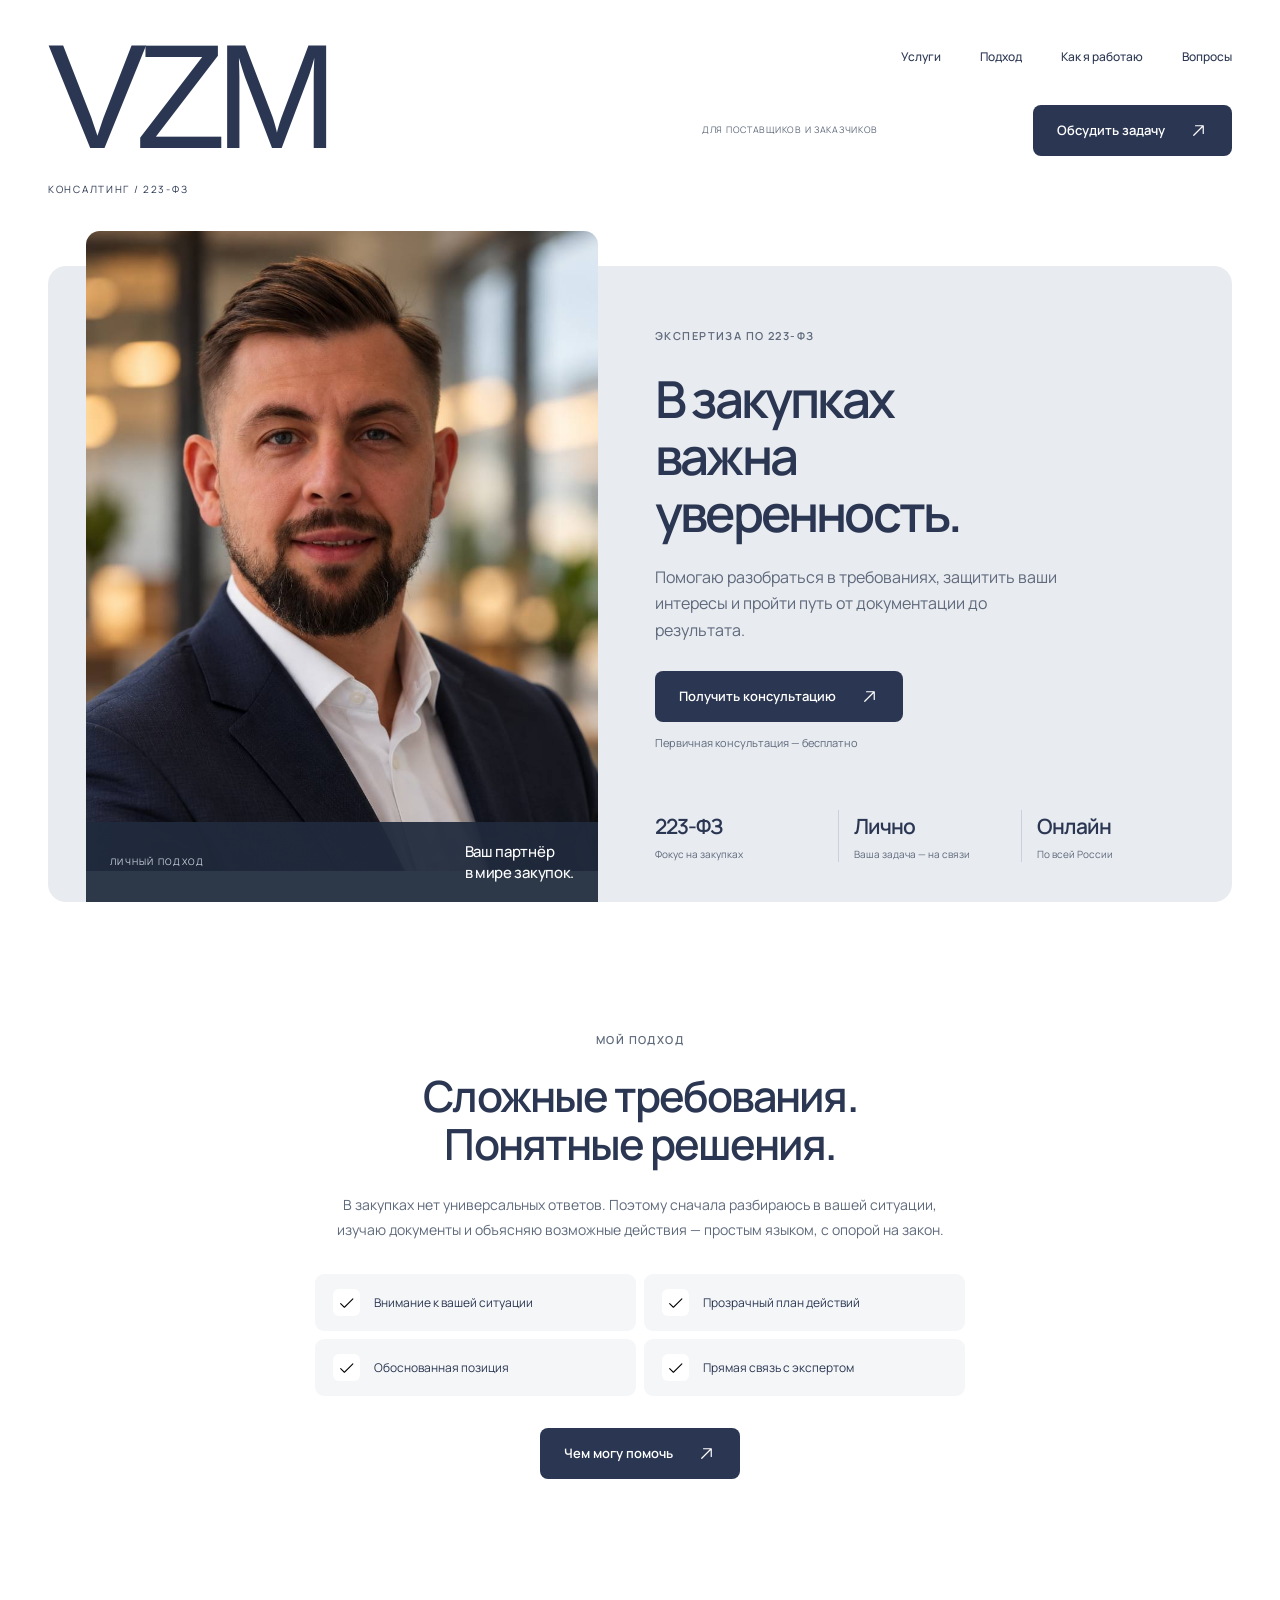
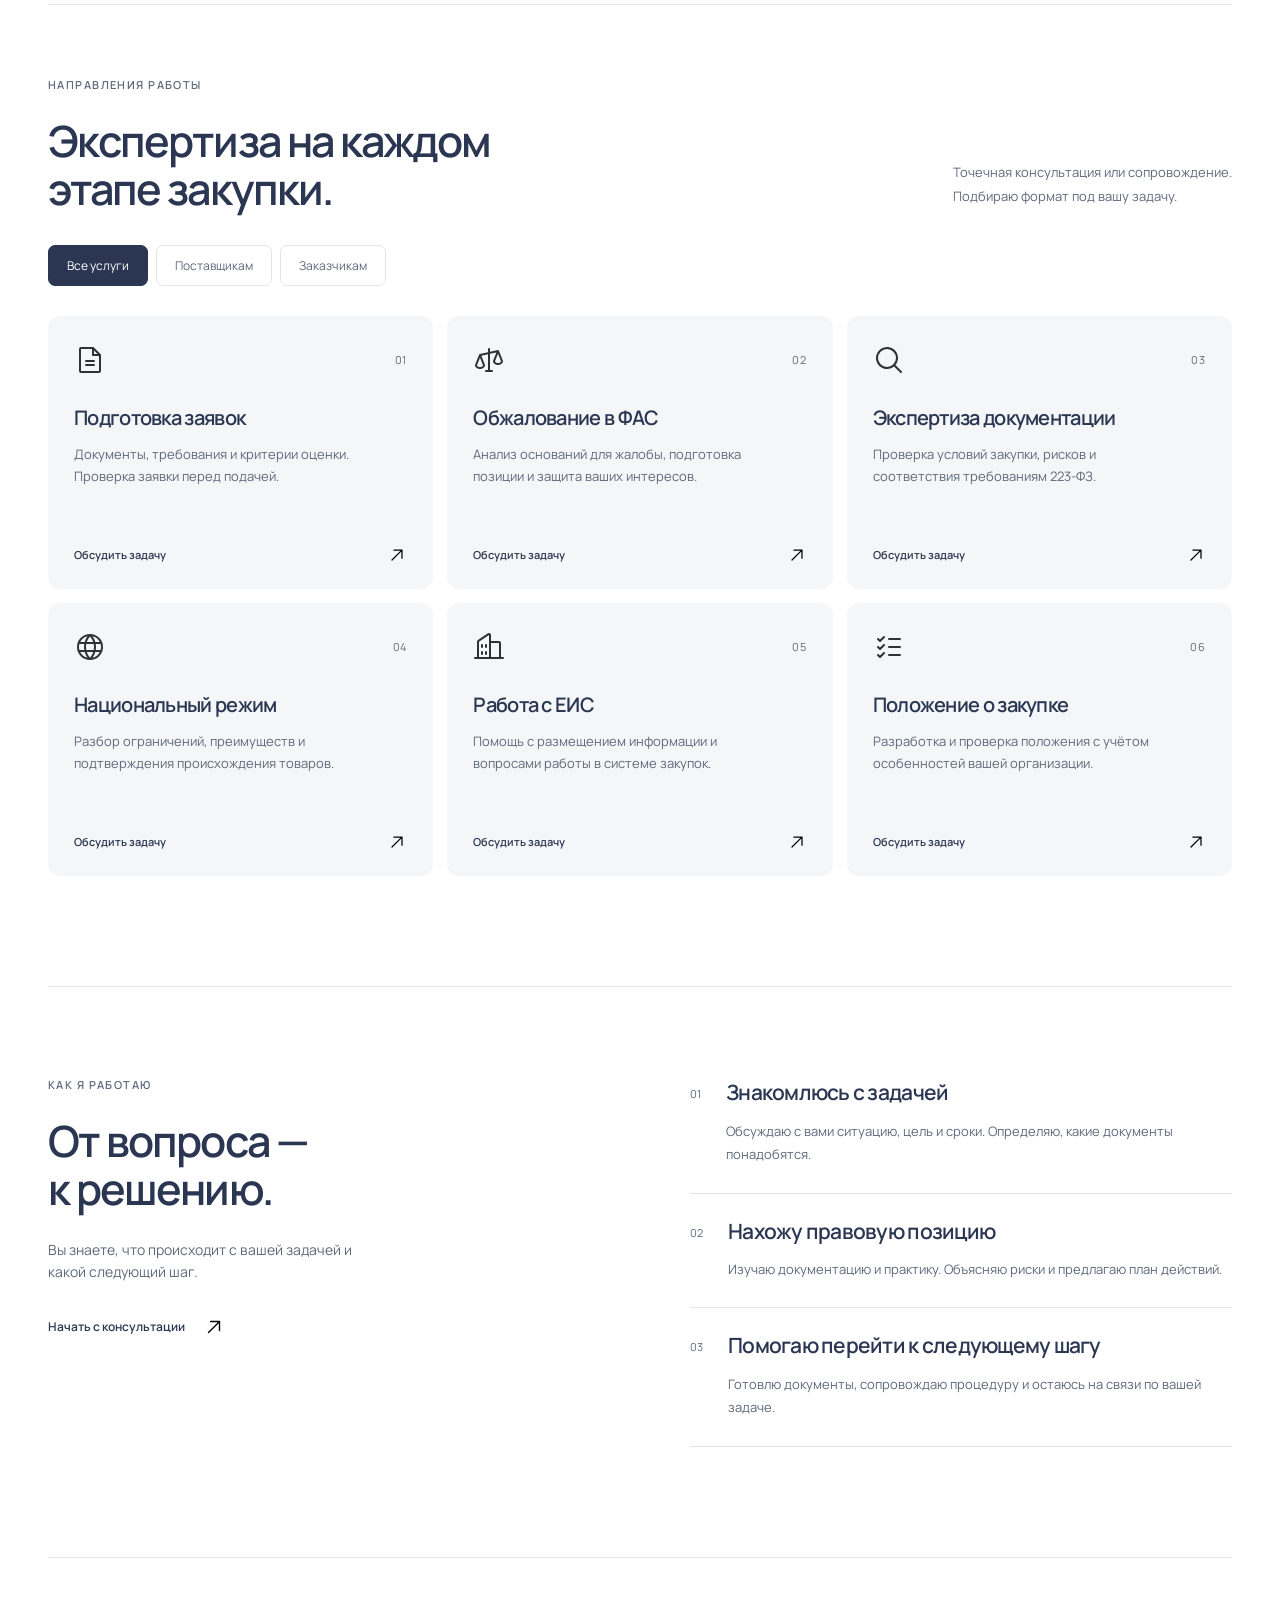
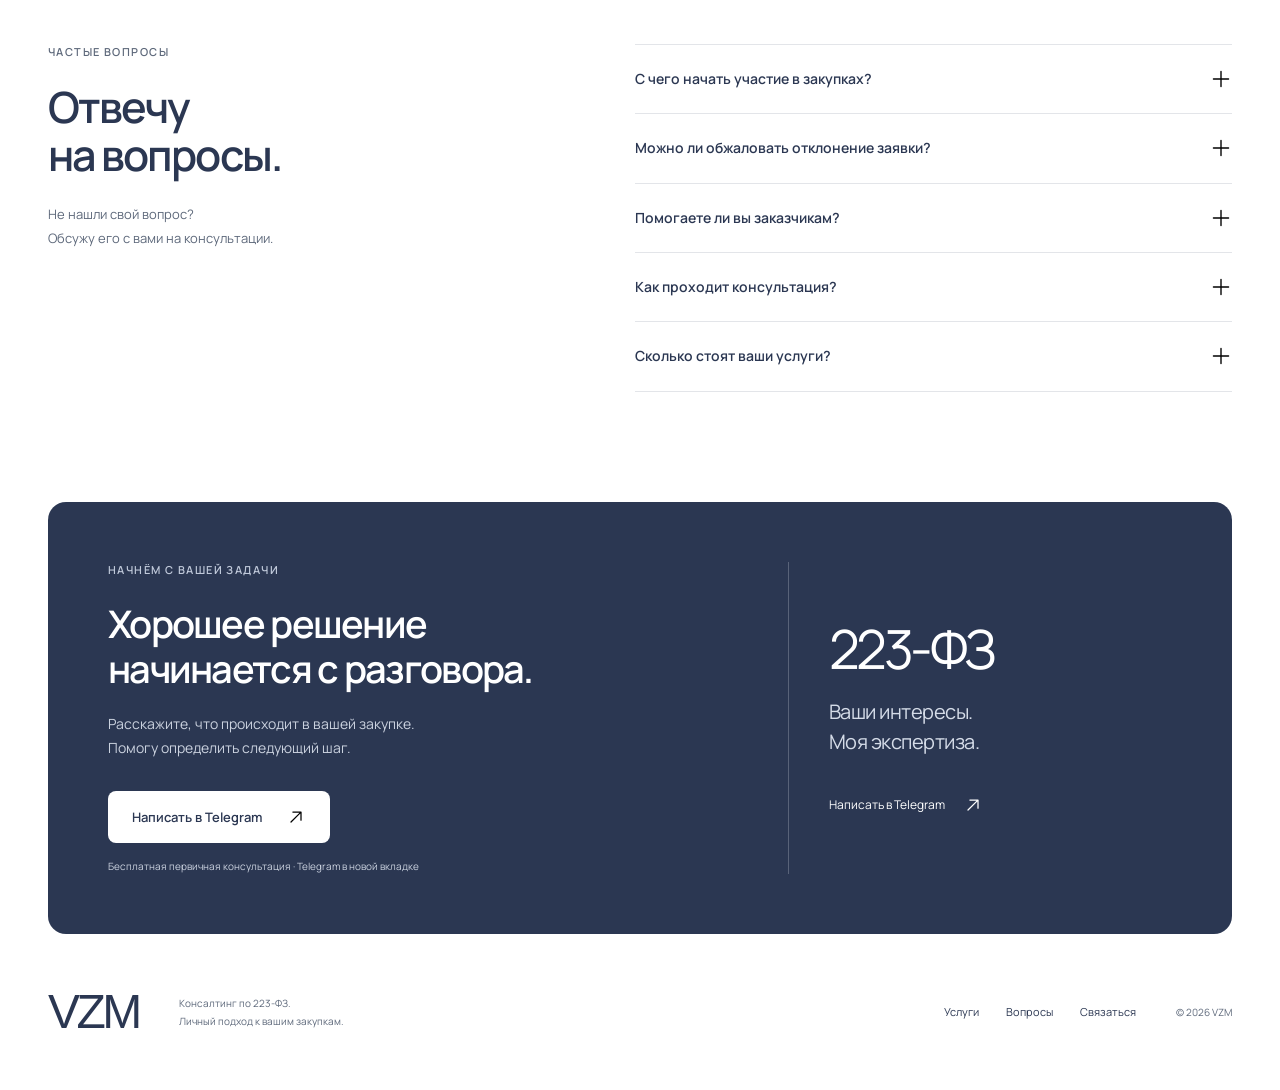
==== commit 3c2447ac: "Keep short URL version consistent with first person singular copy" ====
--- a/index.html
+++ b/index.html
@@ -8,7 +8,7 @@
     <title>Консультации по 223-ФЗ | Экспертиза для участников закупок</title>
     <meta
       name="description"
-      content="Консультации и экспертиза по 223-ФЗ. Помогаем участникам закупок: подготовка заявок, обжалование, нацрежим, ЕИС. Бесплатная первичная консультация."
+      content="Консультации и экспертиза по 223-ФЗ. Помогаю участникам закупок: подготовка заявок, обжалование, нацрежим, ЕИС. Бесплатная первичная консультация."
     />
     <meta
       name="keywords"
@@ -33,7 +33,7 @@
     />
     <meta
       property="og:description"
-      content="Помогаем участникам закупок побеждать: подготовка, обжалование, экспертиза, нацрежим. Бесплатная консультация."
+      content="Помогаю участникам закупок побеждать: подготовка, обжалование, экспертиза, нацрежим. Бесплатная консультация."
     />
     <meta
       property="og:image"
@@ -50,7 +50,7 @@
     <meta name="twitter:title" content="Консультации по 223-ФЗ | Экспертиза" />
     <meta
       name="twitter:description"
-      content="Помогаем участникам закупок побеждать по 223-ФЗ"
+      content="Помогаю участникам закупок побеждать по 223-ФЗ"
     />
 
     <link
@@ -155,7 +155,7 @@
         </button>
         <nav id="navigation" aria-label="Основная навигация">
           <a href="#services">Услуги</a><a href="#about">Подход</a
-          ><a href="#cases">Как работаем</a><a href="#faq">Вопросы</a>
+          ><a href="#cases">Как я работаю</a><a href="#faq">Вопросы</a>
         </nav>
         <div class="nav-bottom">
           <span class="nav-note">ДЛЯ ПОСТАВЩИКОВ И ЗАКАЗЧИКОВ</span
@@ -287,7 +287,7 @@
             </h2>
           </div>
           <p>
-            Точечная консультация или сопровождение.<br />Выбираем формат под
+            Точечная консультация или сопровождение.<br />Подбираю формат под
             вашу задачу.
           </p>
         </div>
@@ -475,7 +475,7 @@
         aria-labelledby="process-title"
       >
         <div class="process-intro">
-          <p class="eyebrow">КАК МЫ РАБОТАЕМ</p>
+          <p class="eyebrow">КАК Я РАБОТАЮ</p>
           <h2 id="process-title">От вопроса —<br />к решению.</h2>
           <p>
             Вы знаете, что происходит с вашей задачей и какой следующий шаг.
@@ -493,9 +493,9 @@
           <li>
             <span>01</span>
             <div>
-              <h3>Знакомимся с задачей</h3>
+              <h3>Знакомлюсь с задачей</h3>
               <p>
-                Обсуждаем ситуацию, цель и сроки. Определяем, какие документы
+                Обсуждаю с вами ситуацию, цель и сроки. Определяю, какие документы
                 понадобятся.
               </p>
             </div>
@@ -503,9 +503,9 @@
           <li>
             <span>02</span>
             <div>
-              <h3>Находим правовую позицию</h3>
+              <h3>Нахожу правовую позицию</h3>
               <p>
-                Изучаем документацию и практику. Объясняем риски и предлагаем
+                Изучаю документацию и практику. Объясняю риски и предлагаю
                 план действий.
               </p>
             </div>
@@ -513,9 +513,9 @@
           <li>
             <span>03</span>
             <div>
-              <h3>Доводим до следующего шага</h3>
+              <h3>Помогаю перейти к следующему шагу</h3>
               <p>
-                Готовим документы, сопровождаем процедуру и остаёмся на связи по
+                Готовлю документы, сопровождаю процедуру и остаюсь на связи по
                 вашей задаче.
               </p>
             </div>
@@ -529,8 +529,8 @@
       >
         <div class="faq-intro">
           <p class="eyebrow">ЧАСТЫЕ ВОПРОСЫ</p>
-          <h2 id="faq-title">Разберёмся<br />в деталях.</h2>
-          <p>Не нашли свой вопрос?<br />Обсудим его на консультации.</p>
+          <h2 id="faq-title">Отвечу<br />на вопросы.</h2>
+          <p>Не нашли свой вопрос?<br />Обсужу его с вами на консультации.</p>
         </div>
         <div class="faq-items">
           <details>
@@ -545,7 +545,7 @@
             <p>
               Начните с изучения документации конкретной закупки: требований к
               участникам, сроков, критериев оценки и порядка подачи заявки. На
-              консультации разберём ваш случай и необходимые документы.
+              консультации разберу ваш случай и необходимые документы.
             </p>
           </details>
           <details>
@@ -590,7 +590,7 @@
             </summary>
             <p>
               Вы оставляете заявку и кратко описываете задачу. После этого
-              согласуем удобный формат общения и документы, которые нужно
+              согласую с вами удобный формат общения и документы, которые нужно
               изучить. Работать можно дистанционно.
             </p>
           </details>
@@ -606,7 +606,7 @@
             <p>
               Первичная консультация — бесплатно. Стоимость дальнейшей работы
               зависит от объёма документов, сложности и сроков. Формат и
-              стоимость согласуем до начала работы.
+              стоимость согласую с вами до начала работы.
             </p>
           </details>
         </div>
@@ -622,7 +622,7 @@
             Хорошее решение<br />начинается с разговора.
           </h2>
           <p>
-            Расскажите, что происходит в вашей закупке.<br />Вместе определим
+            Расскажите, что происходит в вашей закупке.<br />Помогу определить
             следующий шаг.
           </p>
           <a
